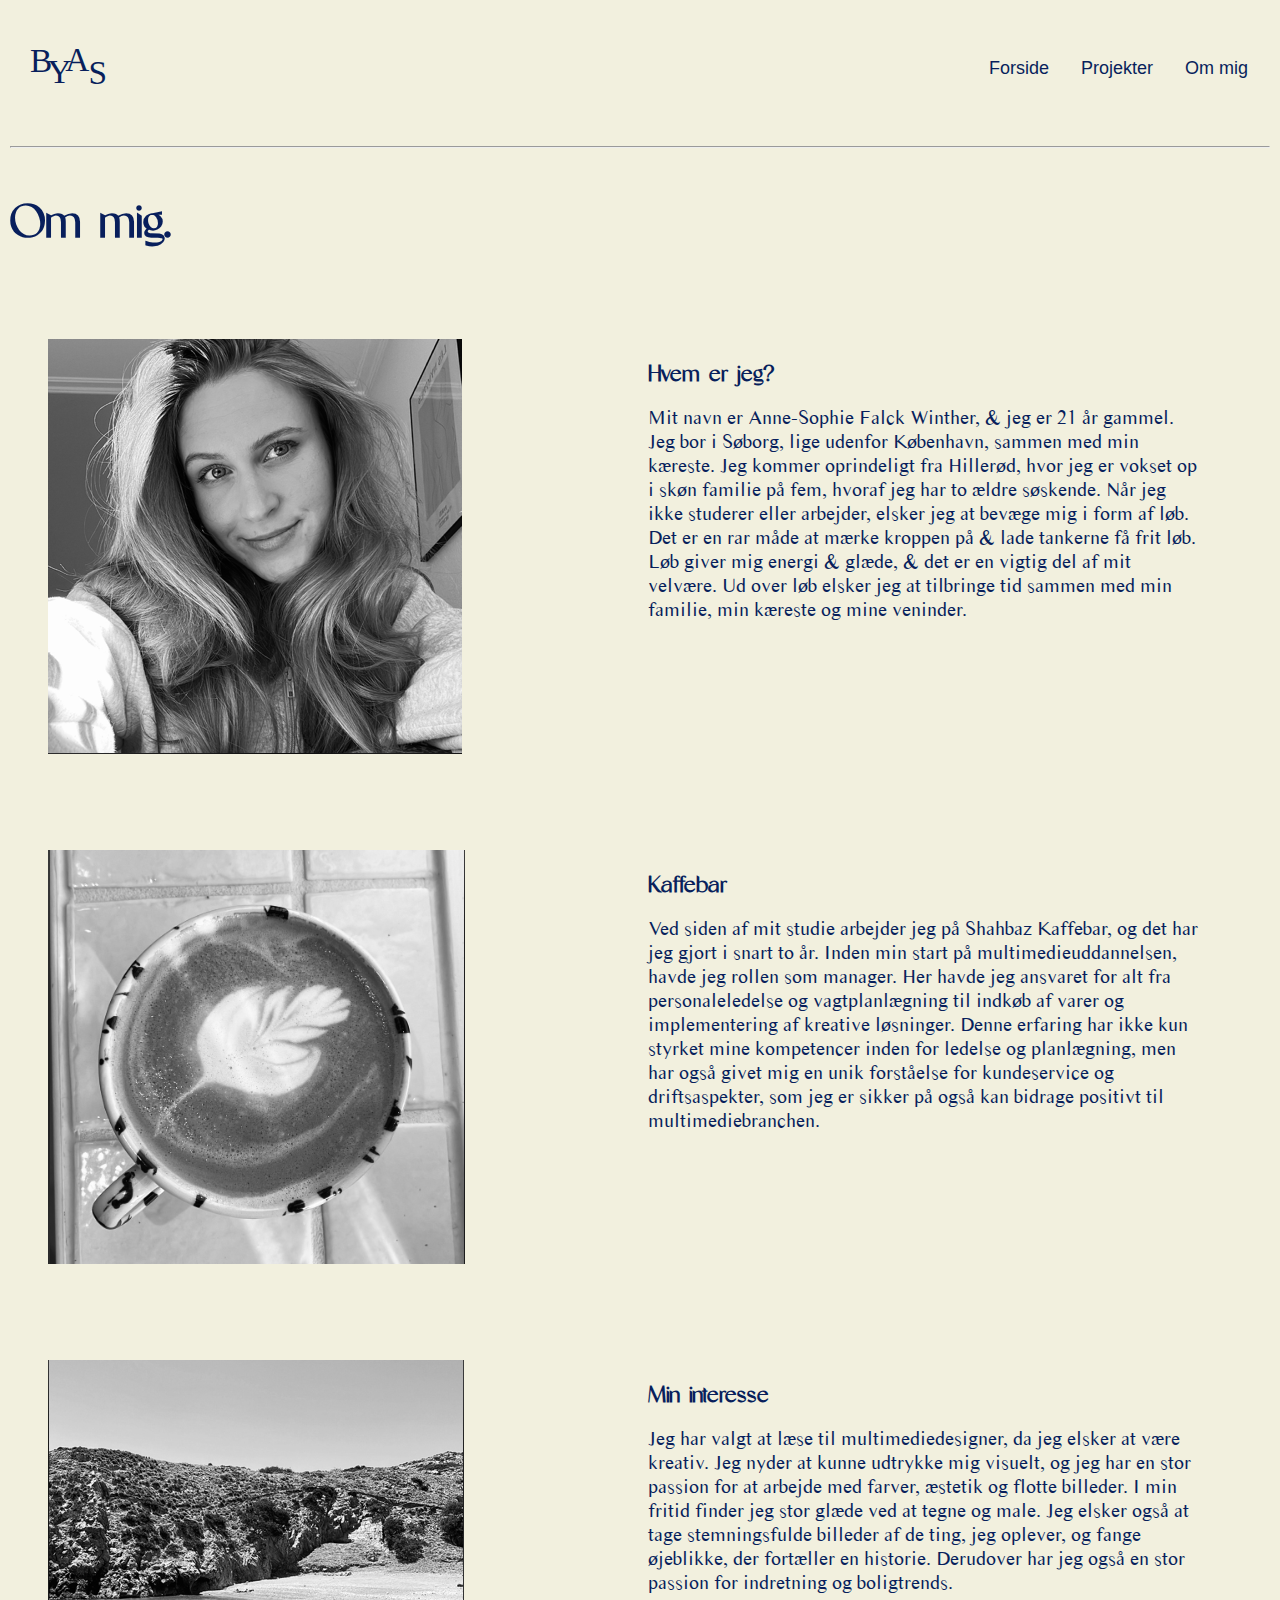
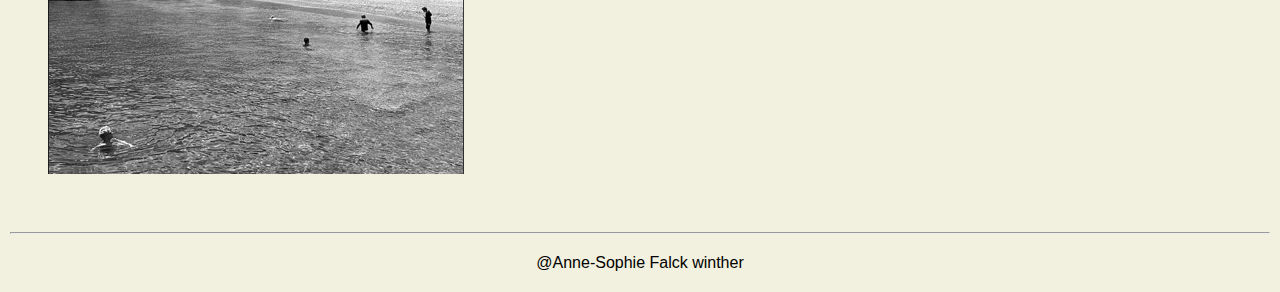
==== html/om_mig.html @ 1a72e37b "ændringer i layout" ====
<!DOCTYPE html>
<html lang="en">
  <head>
    <meta charset="UTF-8" />
    <meta name="viewport" content="width=device-width, initial-scale=1.0" />
    <link rel="stylesheet" href="../css/layout.css" />
    <link rel="stylesheet" href="../css/style.css" />
    <title>Om mig</title>
  </head>
  <body>
    <header>
      <div class="logo">
        <a href="index.html">
          <img
            src="../img/logo_endelige.svg"
            alt="Logo"
            height="100"
            width="100"
          />
        </a>
      </div>
      <input type="checkbox" id="menu-toggle" />
      <label for="menu-toggle" class="menu-icon">
        <div class="menu-icon-line"></div>
        <div class="menu-icon-line"></div>
        <div class="menu-icon-line"></div>
      </label>
      <nav>
        <ul class="menu">
          <li><a href="../index.html">Forside</a></li>
          <li><a href="projekter.html">Projekter</a></li>
          <li><a href="om_mig.html">Om mig</a></li>
        </ul>
      </nav>
    </header>
    <hr />
    <main>
      <h1>Om mig.</h1>
      
      <section class="grid3_1-1">
        <img src="../img/portræt.png" alt="Billede 2" />
        <div>
          <h2>Hvem er jeg?</h2>
          <p>
            Mit navn er Anne-Sophie Falck Winther, & jeg er 21 år gammel. Jeg
            bor i Søborg, lige udenfor København, sammen med min kæreste. Jeg
            kommer oprindeligt fra Hillerød, hvor jeg er vokset op i skøn
            familie på fem, hvoraf jeg har to ældre søskende. Når jeg ikke
            studerer eller arbejder, elsker jeg at bevæge mig i form af løb. Det
            er en rar måde at mærke kroppen på & lade tankerne få frit løb. Løb
            giver mig energi & glæde, & det er en vigtig del af mit velvære. Ud
            over løb elsker jeg at tilbringe tid sammen med min familie, min
            kæreste og mine veninder.
          </p>
        </div>
      </section>
      <section class="grid2_1-1">
        <img src="../img/kaffebillede.png" alt="Billede 1" />
        <div>
          <h2>Kaffebar</h2>
          <p>
            Ved siden af mit studie arbejder jeg på Shahbaz Kaffebar, og det har
            jeg gjort i snart to år. Inden min start på multimedieuddannelsen,
            havde jeg rollen som manager. Her havde jeg ansvaret for alt fra
            personaleledelse og vagtplanlægning til indkøb af varer og
            implementering af kreative løsninger. Denne erfaring har ikke kun
            styrket mine kompetencer inden for ledelse og planlægning, men har
            også givet mig en unik forståelse for kundeservice og
            driftsaspekter, som jeg er sikker på også kan bidrage positivt til
            multimediebranchen.
          </p>
        </div>
      </section>
      <section class="grid4_1-1">
        <img src="../img/feriebillede.png" alt="Billede 3" />
        <div>
          <h2>Min interesse</h2>
          <p>
            Jeg har valgt at læse til multimediedesigner, da jeg elsker at være
            kreativ. Jeg nyder at kunne udtrykke mig visuelt, og jeg har en stor
            passion for at arbejde med farver, æstetik og flotte billeder. I min
            fritid finder jeg stor glæde ved at tegne og male. Jeg elsker også
            at tage stemningsfulde billeder af de ting, jeg oplever, og fange
            øjeblikke, der fortæller en historie. Derudover har jeg også en stor
            passion for indretning og boligtrends.
          </p>
        </div>
      </section>
    </main>
    <hr />
    <footer>@Anne-Sophie Falck winther</footer>
  </body>
</html>
---- css/layout.css ----
* {
  box-sizing: border-box;
}

body {
  margin: 0;
  font-family: Arial, sans-serif;
}

header {
  display: flex;
  align-items: center;
  justify-content: space-between;
  padding: 1em;
  /* background-color: #fcf7f7; */
  color: white;
}

.logo img {
  height: 100px;
  width: 100px;
}

.menu {
  list-style-type: none;
  display: flex;
  margin: 0;
  padding: 0;
}

.menu li {
  margin: 0 1em;
}

.menu a {
  color: #081f5c;
  text-decoration: none;
  font-size: 18px;
  padding: 0.5em 0;
}

.menu a:hover {
  text-decoration: underline;
  color: white;
}

.menu-icon {
  display: none;
  flex-direction: column;
  justify-content: space-around;
  width: 30px;
  height: 21px;
  cursor: pointer;
}

.menu-icon-line {
  width: 100%;
  height: 3px;
  background-color: #081f5c;
}

#menu-toggle {
  display: none;
}

img {
  max-width: 100%;
  height: auto;
  align-items: center;
}

@media (max-width: 768px) {
  .menu {
    display: none;
    flex-direction: column;
    width: 100%;
    /* background-color: #fcf7f7; */
  }

  .menu li {
    text-align: center;
    margin: 0;
    padding: 1em 0;
  }

  #menu-toggle:checked + .menu-icon + nav .menu {
    display: flex;
  }

  .menu-icon {
    display: flex;
  }
}

/* .grid1_1-1 {
    display: grid;
    grid-template-columns: 1fr 1fr;
    gap: 1em;
  } */

@media (min-width: 800px) {
  section {
    padding: 3em;
  }
  .grid_1-1-1-1 {
    display: grid;
    grid-template-columns: 1fr 1fr 1fr 1fr;
    gap: 1em;
    margin-top: 5%;
    padding: 10px;
  }

  .grid1_1-1 {
    display: grid;
    grid-template-columns: 1fr 1fr;
    gap: 1em;
  }

  .grid2_1-1 {
    display: grid;
    grid-template-columns: 1fr 1fr;
    gap: 1em;
    /* background-color: #bdbfaa; */
  }

  .grid3_1-1 {
    display: grid;
    grid-template-columns: 1fr 1fr;
    gap: 1em;
    
  }

  .grid4_1-1 {
    display: grid;
    grid-template-columns: 1fr 1fr;
    gap: 1em;
  }

  .gridtema2_1-1 {
    display: grid;
    grid-template-columns: 1fr 1fr;
    gap: 1em;
  }

  .gridtema02_1-1 {
    display: grid;
    grid-template-columns: 1fr 1fr;
    gap: 1em;
  }

  .gridnederst_1-1 {
    display: grid;
    grid-template-columns: 1fr 1fr;
    gap: 1em;
  }
}

.link-container {
  display: flex;
  flex-direction: column;
}

.link-container a {
  margin-bottom: 10px;
}
---- css/style.css ----
body {
  background-color: #f2f0de;
}

h1 {
  color: #081f5c;
  font-size: 50px;
  font-family: Facelio;
  /* margin: 50px; */
  padding: 10px;
}

h2 {
  color: #081f5c;
  font-family: Facelio;
}

hr {
  margin: 10px;
  color: #081f5c;
}

footer {
  margin: 10px;
  padding: 10px;
  text-align: center;
}

p {
  color: #081f5c;
  max-width: 55ch;
  font-family: TIMESS_;
  font-size: 20px;
}

/* hover effekt */
.image {
  object-fit: cover;
  transition: transform 0.5s ease;
}

.image-container {
  position: relative;
  overflow: hidden;
  width: 100%;
  height: auto;
  display: block;
  text-decoration: none;
}

.overlay {
  position: absolute;
  top: 0;
  left: 0;
  width: 100%;
  height: 100%;
  background-color: rgba(217, 208, 199, 0.75);
  display: flex;
  justify-content: center;
  align-items: center;
  opacity: 0;
  transition: opacity 0.5s ease;
}

.overlay-text {
  color: white;
  font-size: 20px;
  text-align: center;
}

.image-container:hover .image {
  transform: scale(1.1); /* Scale image on hover */
}

.image-container:hover .overlay {
  opacity: 1; /* Show overlay on hover */
}

@font-face {
  font-family: "Facelio";
  src: url("../fonts/Facelio.ttf") format("truetype");
  font-weight: normal;
  font-style: normal;
}

@font-face {
  font-family: "TIMESS_";
  src: url("../fonts/TIMESS__.ttf") format("truetype");
  font-weight: normal;
  font-style: normal;
}
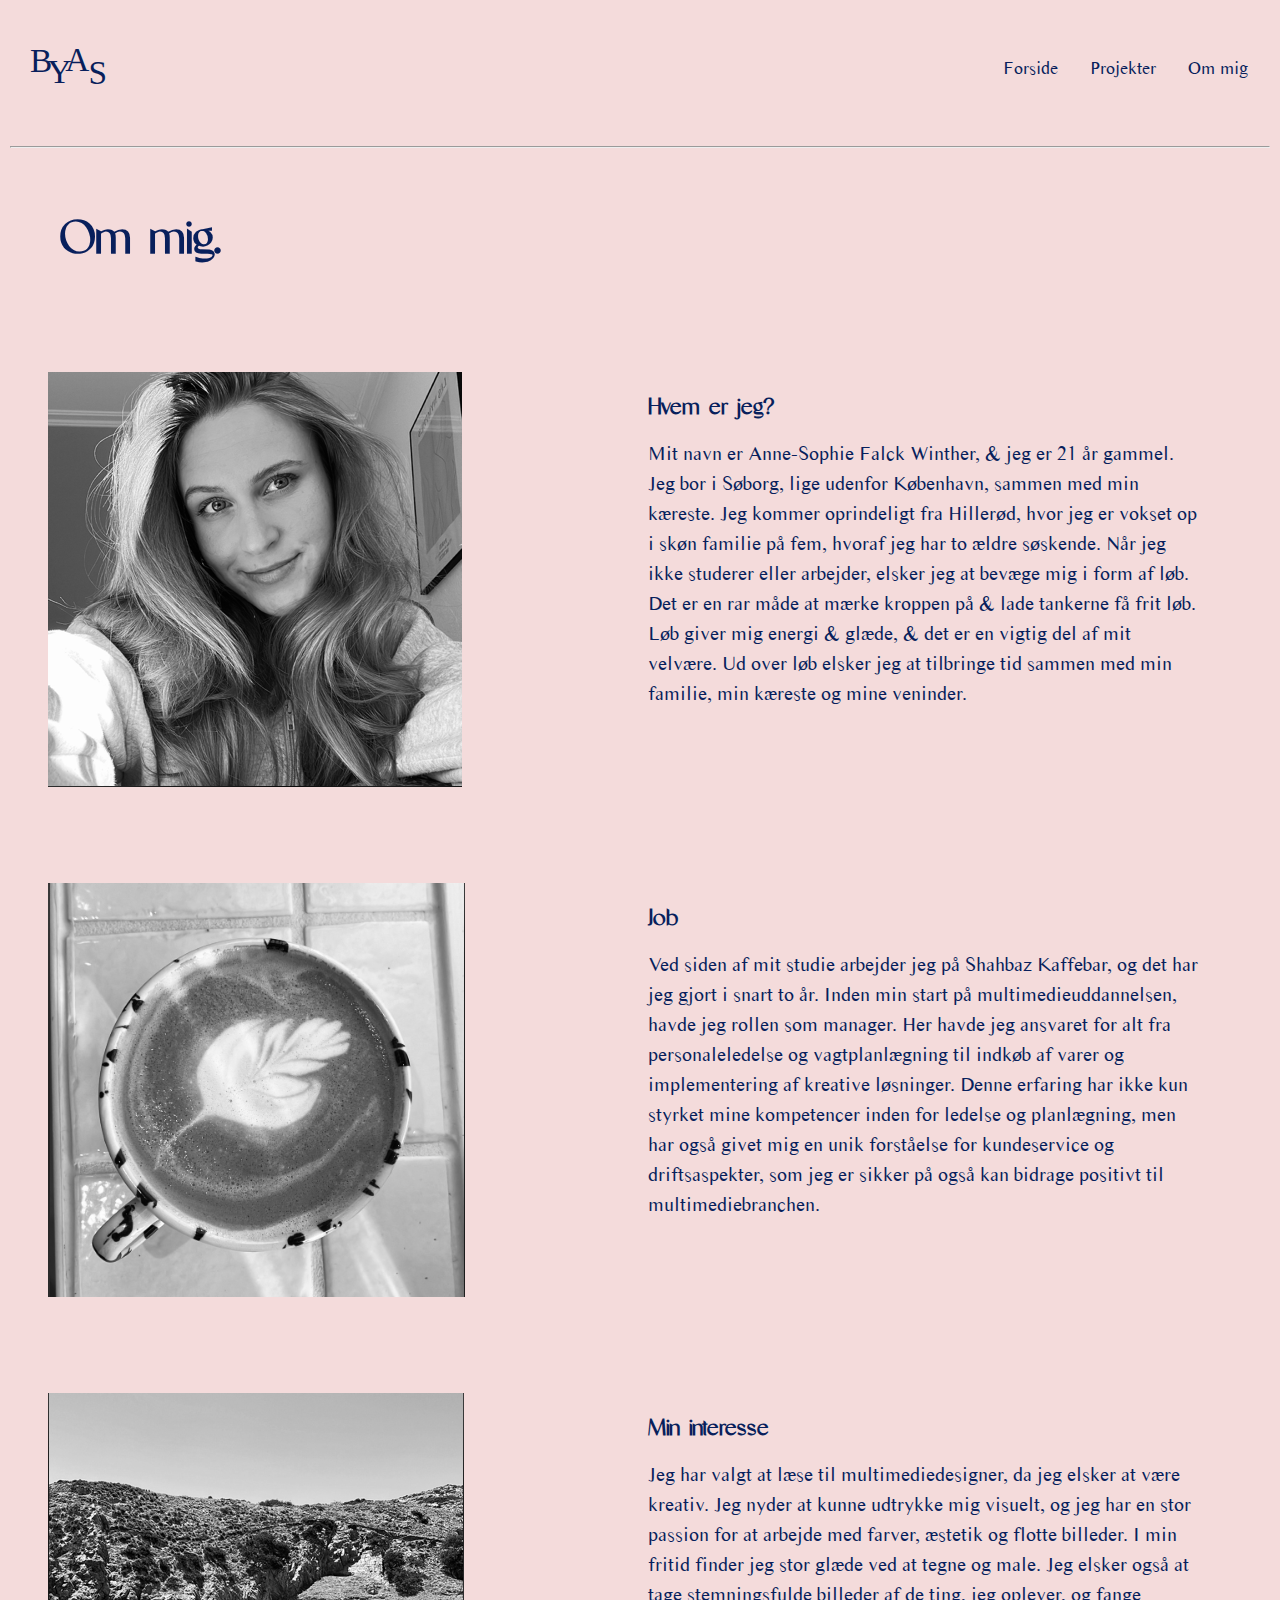
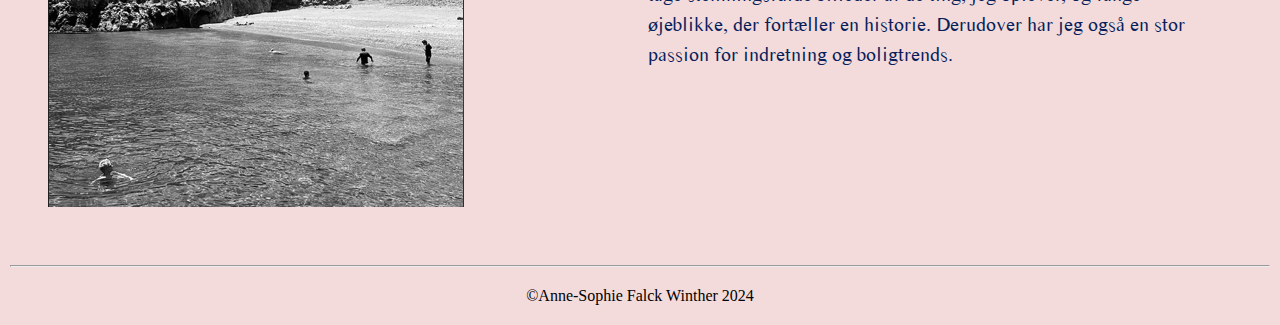
==== commit 54a83b21: "Arbejdet på under siderne til hvert projekt" ====
--- a/html/om_mig.html
+++ b/html/om_mig.html
@@ -36,7 +36,7 @@
     <hr />
     <main>
       <h1>Om mig.</h1>
-      
+
       <section class="grid3_1-1">
         <img src="../img/portræt.png" alt="Billede 2" />
         <div>
@@ -57,7 +57,7 @@
       <section class="grid2_1-1">
         <img src="../img/kaffebillede.png" alt="Billede 1" />
         <div>
-          <h2>Kaffebar</h2>
+          <h2>Job</h2>
           <p>
             Ved siden af mit studie arbejder jeg på Shahbaz Kaffebar, og det har
             jeg gjort i snart to år. Inden min start på multimedieuddannelsen,
@@ -88,6 +88,6 @@
       </section>
     </main>
     <hr />
-    <footer>@Anne-Sophie Falck winther</footer>
+    <footer>&copy;Anne-Sophie Falck Winther 2024</footer>
   </body>
 </html>
--- a/css/layout.css
+++ b/css/layout.css
@@ -4,7 +4,8 @@
 
 body {
   margin: 0;
-  font-family: Arial, sans-serif;
+  /* font-family: Arial, sans-serif; */
+  justify-content: center;
 }
 
 header {
@@ -66,15 +67,18 @@
 img {
   max-width: 100%;
   height: auto;
-  align-items: center;
+  /* align-items: center; */
+  /* padding: 10%;
+  margin-left: 10%; */
 }
 
-@media (max-width: 768px) {
+@media (max-width: 800px) {
   .menu {
     display: none;
     flex-direction: column;
     width: 100%;
     /* background-color: #fcf7f7; */
+    padding: 1em;
   }
 
   .menu li {
@@ -98,7 +102,7 @@
     gap: 1em;
   } */
 
-@media (min-width: 800px) {
+@media (min-width: 900px) {
   section {
     padding: 3em;
   }
@@ -127,7 +131,6 @@
     display: grid;
     grid-template-columns: 1fr 1fr;
     gap: 1em;
-    
   }
 
   .grid4_1-1 {
@@ -163,3 +166,19 @@
 .link-container a {
   margin-bottom: 10px;
 }
+
+@media (min-width: 1600px) {
+  section {
+    p {
+      font-size: 25px;
+    }
+
+    h2 {
+      font-size: 35px;
+    }
+
+    h1 {
+      font-size: 45px;
+    }
+  }
+}
--- a/css/style.css
+++ b/css/style.css
@@ -1,14 +1,17 @@
 body {
-  background-color: #f2f0de;
+  /* background-color: #F4DBDB; */
+  background-color: #f4dbdb;
 }
 
 h1 {
   color: #081f5c;
   font-size: 50px;
   font-family: Facelio;
-  /* margin: 50px; */
+  margin: 50px; 
   padding: 10px;
+
 }
+
 
 h2 {
   color: #081f5c;
@@ -31,6 +34,13 @@
   max-width: 55ch;
   font-family: TIMESS_;
   font-size: 20px;
+  line-height: 1.5;
+
+}
+
+ul {
+  font-family: TIMESS_;
+  color: #081f5c;
 }
 
 /* hover effekt */
@@ -54,7 +64,7 @@
   left: 0;
   width: 100%;
   height: 100%;
-  background-color: rgba(217, 208, 199, 0.75);
+  background-color: #cad4eead;
   display: flex;
   justify-content: center;
   align-items: center;
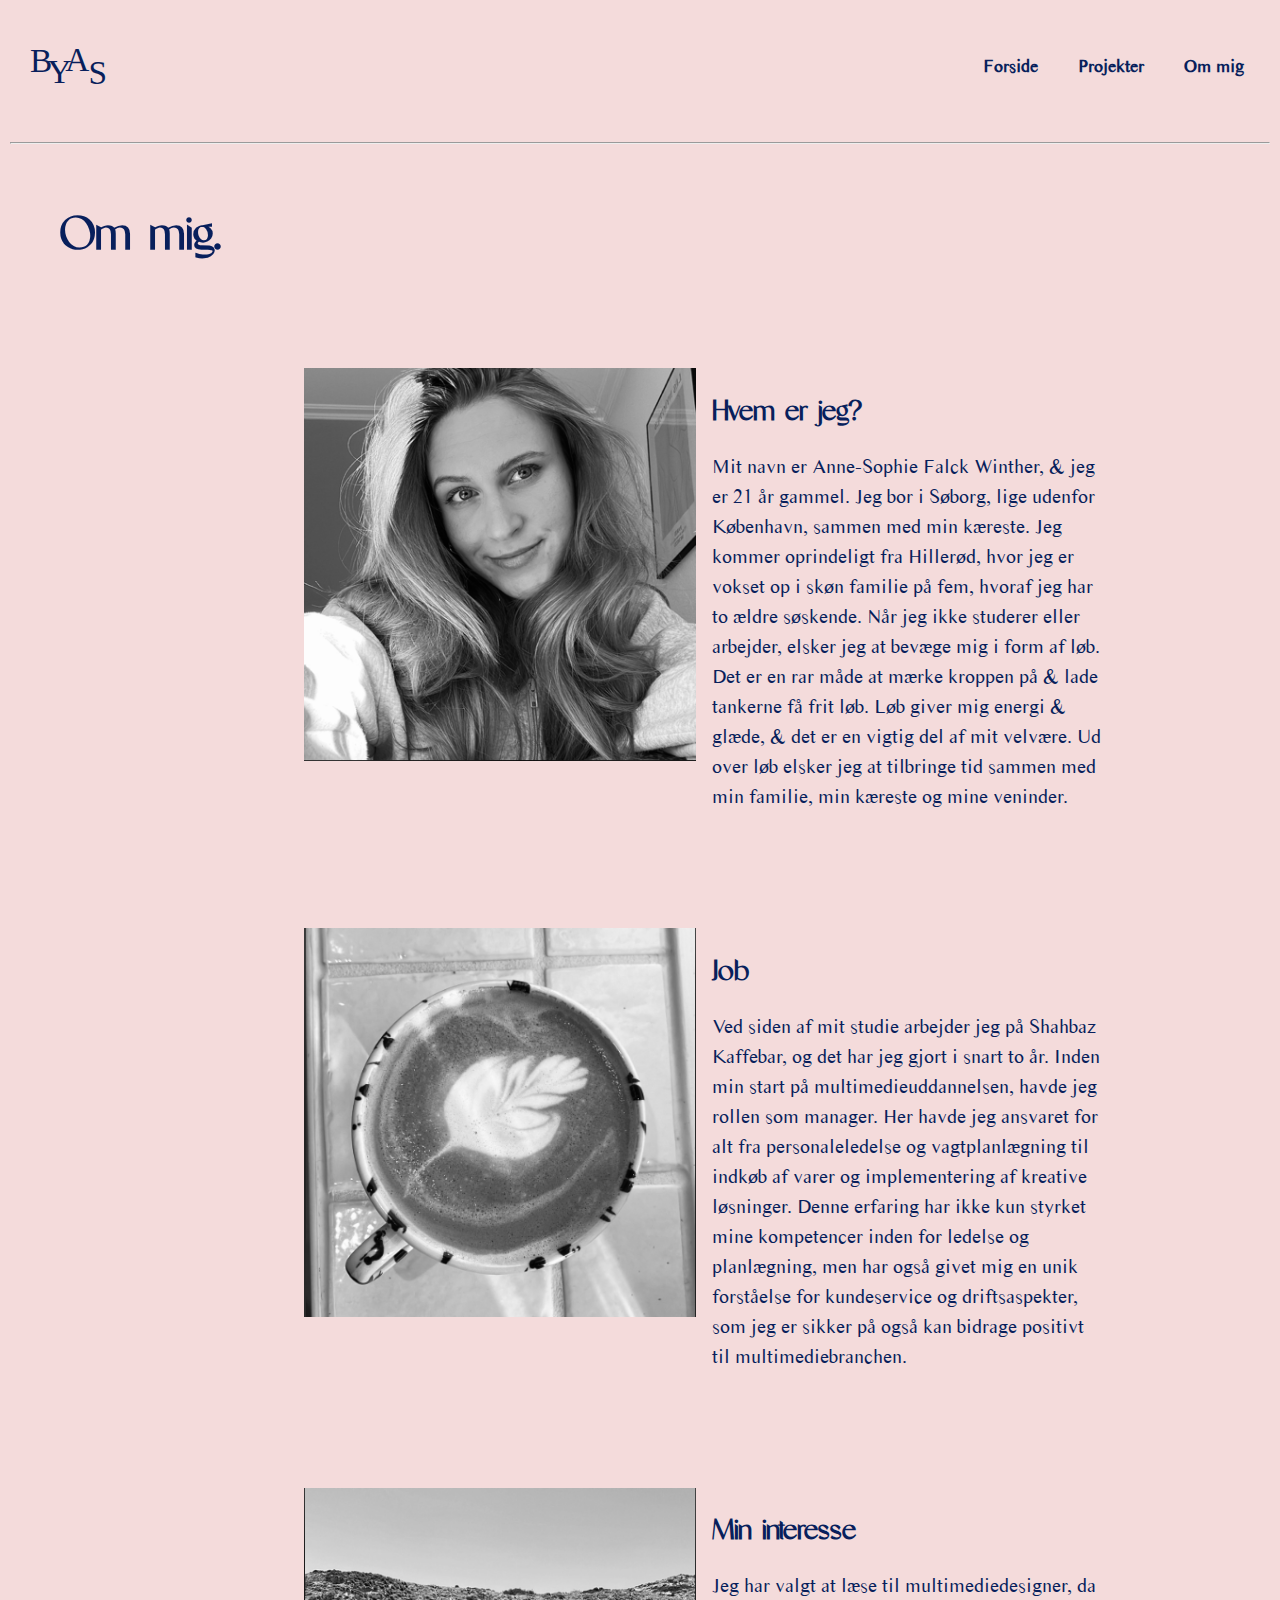
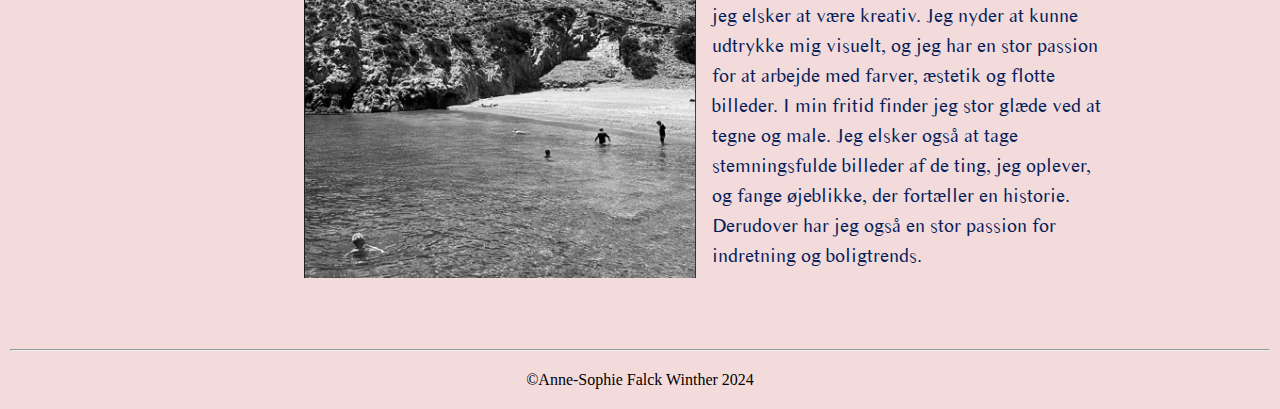
==== commit 7b8c9857: "Ændringer i layout og billeder" ====
--- a/html/om_mig.html
+++ b/html/om_mig.html
@@ -38,7 +38,7 @@
       <h1>Om mig.</h1>
 
       <section class="grid3_1-1">
-        <img src="../img/portræt.png" alt="Billede 2" />
+        <img src="../img/portræt.png" alt="Billede 2" width="500" height="500"/>
         <div>
           <h2>Hvem er jeg?</h2>
           <p>
@@ -55,7 +55,7 @@
         </div>
       </section>
       <section class="grid2_1-1">
-        <img src="../img/kaffebillede.png" alt="Billede 1" />
+        <img src="../img/kaffebillede.png" alt="Billede 1" width="500" height="500" />
         <div>
           <h2>Job</h2>
           <p>
@@ -72,7 +72,7 @@
         </div>
       </section>
       <section class="grid4_1-1">
-        <img src="../img/feriebillede.png" alt="Billede 3" />
+        <img src="../img/feriebillede.png" alt="Billede 3" width="500" height="500"/>
         <div>
           <h2>Min interesse</h2>
           <p>
--- a/css/layout.css
+++ b/css/layout.css
@@ -67,6 +67,7 @@
 img {
   max-width: 100%;
   height: auto;
+  display: block;
   /* align-items: center; */
   /* padding: 10%;
   margin-left: 10%; */
@@ -112,12 +113,16 @@
     gap: 1em;
     margin-top: 5%;
     padding: 10px;
+    margin-left: 10%;
+    margin-right: 10%;
   }
 
   .grid1_1-1 {
     display: grid;
     grid-template-columns: 1fr 1fr;
     gap: 1em;
+    margin-left: 10%;
+    margin-right: 10%;
   }
 
   .grid2_1-1 {
@@ -125,36 +130,50 @@
     grid-template-columns: 1fr 1fr;
     gap: 1em;
     /* background-color: #bdbfaa; */
+     margin-left: 20%;
+    margin-right: 10%;
   }
 
   .grid3_1-1 {
     display: grid;
     grid-template-columns: 1fr 1fr;
     gap: 1em;
+    margin-left: 20%;
+    margin-right: 10%;
   }
 
   .grid4_1-1 {
     display: grid;
     grid-template-columns: 1fr 1fr;
     gap: 1em;
+     margin-left: 20%;
+    margin-right: 10%;
   }
 
   .gridtema2_1-1 {
     display: grid;
     grid-template-columns: 1fr 1fr;
     gap: 1em;
+    margin-left: 10%;
+    margin-right: 10%;
   }
 
   .gridtema02_1-1 {
     display: grid;
     grid-template-columns: 1fr 1fr;
     gap: 1em;
+    margin-left: 10%;
+    margin-right: 10%;
   }
 
   .gridnederst_1-1 {
     display: grid;
     grid-template-columns: 1fr 1fr;
     gap: 1em;
+    /* margin-left: 20px;
+    margin-right: 30px; */
+    margin-left: 10%;
+    margin-right: 10%;
   }
 }
 
@@ -167,7 +186,7 @@
   margin-bottom: 10px;
 }
 
-@media (min-width: 1600px) {
+/* @media (min-width: 1600px) {
   section {
     p {
       font-size: 25px;
@@ -181,4 +200,4 @@
       font-size: 45px;
     }
   }
-}
+} */
--- a/css/style.css
+++ b/css/style.css
@@ -7,15 +7,39 @@
   color: #081f5c;
   font-size: 50px;
   font-family: Facelio;
-  margin: 50px; 
+  margin: 50px;
   padding: 10px;
-
 }
 
+
+
+a {
+  text-decoration: underline;
+  color: #081f5c;
+  font-size: 20px;
+  font-weight: bold;
+  
+}
+
+/* .link-container{
+  text-align: center;
+} */
+
+a:hover {
+  color: white;
+  text-decoration: underline;
+}
 
 h2 {
   color: #081f5c;
   font-family: Facelio;
+  font-size: 30px;
+}
+
+h3 {
+  color: #081f5c;
+  font-family: Facelio;
+  font-size: 25px;
 }
 
 hr {
@@ -27,20 +51,22 @@
   margin: 10px;
   padding: 10px;
   text-align: center;
+  
+  
 }
 
 p {
   color: #081f5c;
-  max-width: 55ch;
+  max-width: 64ch;
   font-family: TIMESS_;
   font-size: 20px;
   line-height: 1.5;
-
 }
 
 ul {
   font-family: TIMESS_;
   color: #081f5c;
+  font-size: 20px;
 }
 
 /* hover effekt */
@@ -64,7 +90,7 @@
   left: 0;
   width: 100%;
   height: 100%;
-  background-color: #cad4eead;
+  background-color: #081e5c4a;
   display: flex;
   justify-content: center;
   align-items: center;
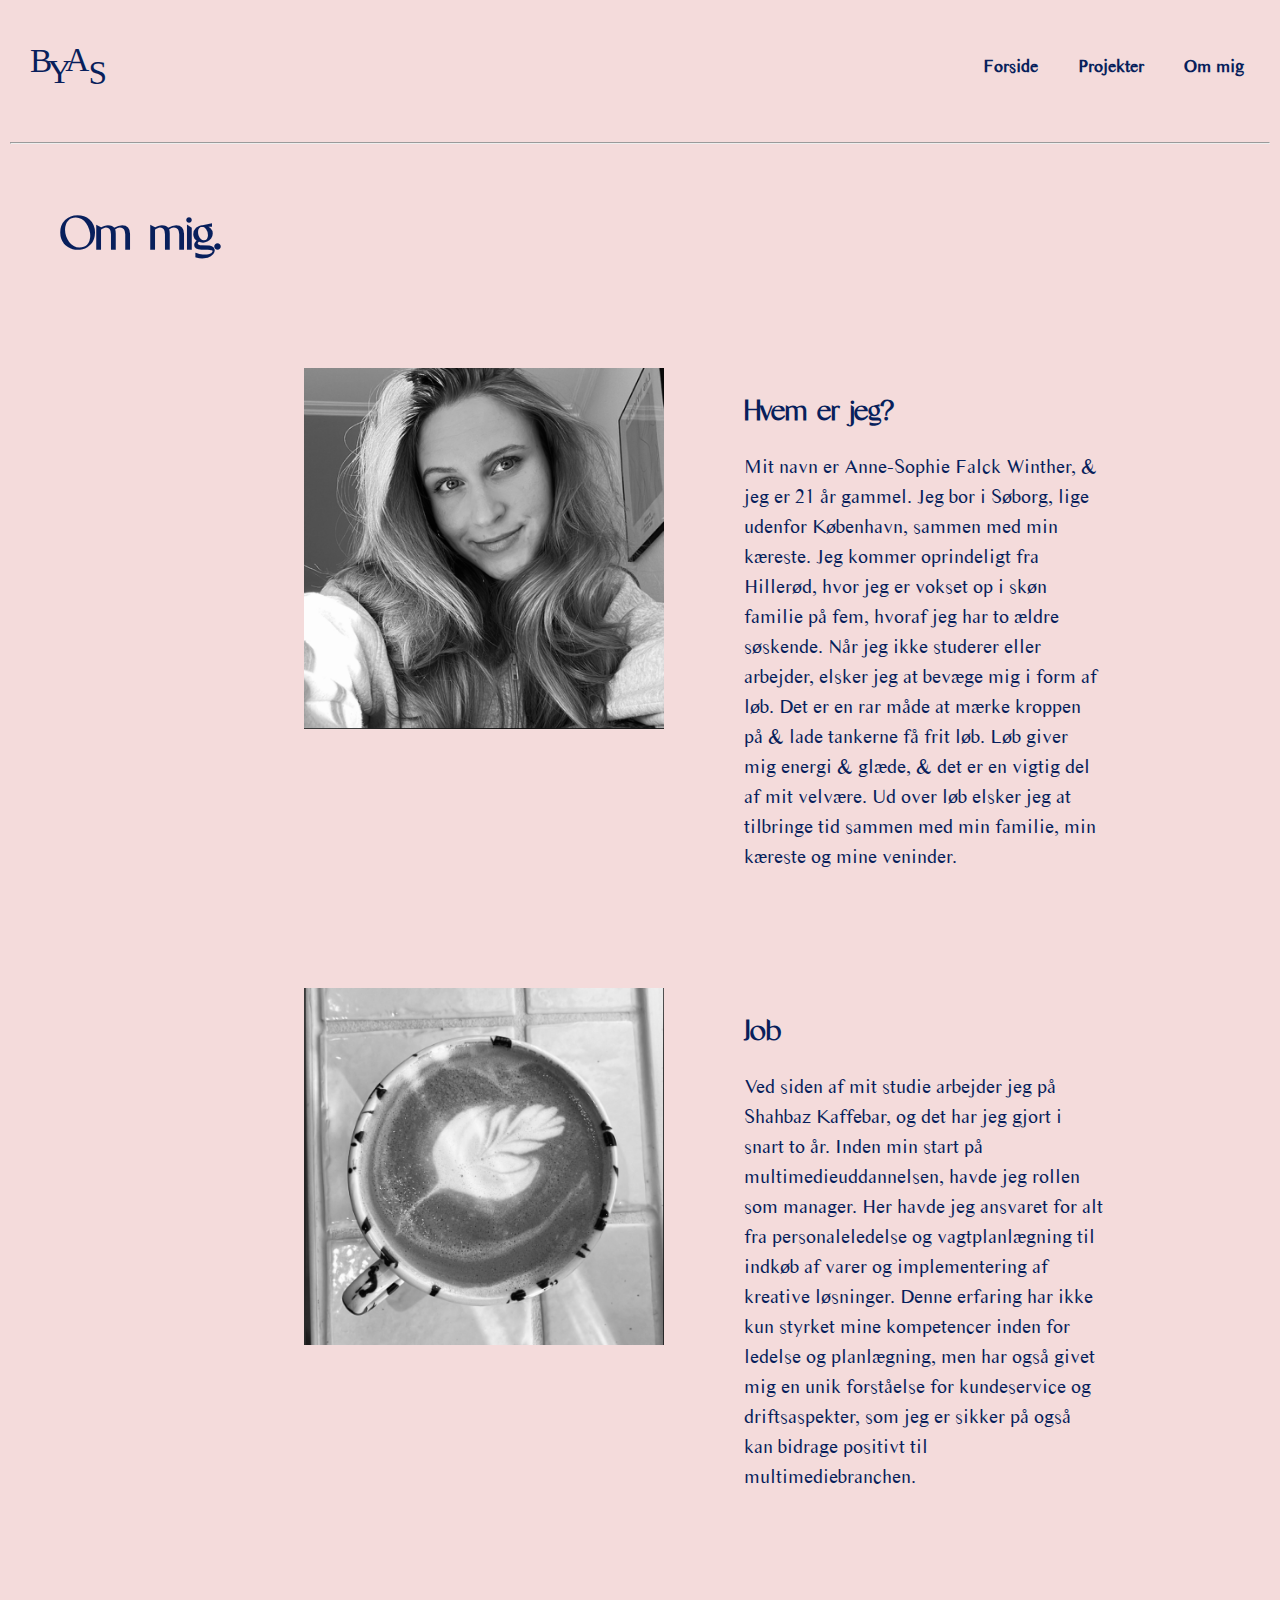
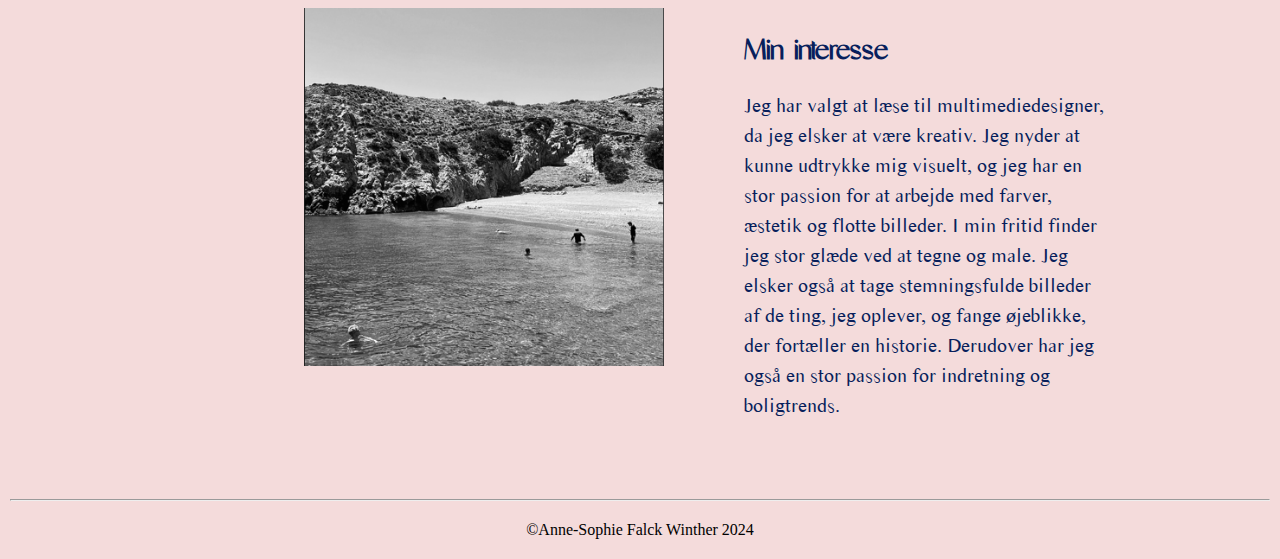
==== commit d7802b8c: "ændringer i grid" ====
--- a/html/om_mig.html
+++ b/html/om_mig.html
@@ -1,5 +1,5 @@
 <!DOCTYPE html>
-<html lang="en">
+<html lang="da">
   <head>
     <meta charset="UTF-8" />
     <meta name="viewport" content="width=device-width, initial-scale=1.0" />
@@ -37,8 +37,13 @@
     <main>
       <h1>Om mig.</h1>
 
-      <section class="grid3_1-1">
-        <img src="../img/portræt.png" alt="Billede 2" width="500" height="500"/>
+      <section class="gridtema3_1-1">
+        <img
+          src="../img/portræt.png"
+          alt="Billede 2"
+          width="500"
+          height="500"
+        />
         <div>
           <h2>Hvem er jeg?</h2>
           <p>
@@ -55,7 +60,12 @@
         </div>
       </section>
       <section class="grid2_1-1">
-        <img src="../img/kaffebillede.png" alt="Billede 1" width="500" height="500" />
+        <img
+          src="../img/kaffebillede.png"
+          alt="Billede 1"
+          width="500"
+          height="500"
+        />
         <div>
           <h2>Job</h2>
           <p>
@@ -71,8 +81,13 @@
           </p>
         </div>
       </section>
-      <section class="grid4_1-1">
-        <img src="../img/feriebillede.png" alt="Billede 3" width="500" height="500"/>
+      <section class="gridtema4_1-1">
+        <img
+          src="../img/feriebillede.png"
+          alt="Billede 3"
+          width="500"
+          height="500"
+        />
         <div>
           <h2>Min interesse</h2>
           <p>
--- a/css/layout.css
+++ b/css/layout.css
@@ -120,7 +120,7 @@
   .grid1_1-1 {
     display: grid;
     grid-template-columns: 1fr 1fr;
-    gap: 1em;
+    gap: 5em;
     margin-left: 10%;
     margin-right: 10%;
   }
@@ -128,48 +128,58 @@
   .grid2_1-1 {
     display: grid;
     grid-template-columns: 1fr 1fr;
-    gap: 1em;
+    gap: 5em;
     /* background-color: #bdbfaa; */
-     margin-left: 20%;
-    margin-right: 10%;
-  }
-
-  .grid3_1-1 {
-    display: grid;
-    grid-template-columns: 1fr 1fr;
-    gap: 1em;
-    margin-left: 20%;
-    margin-right: 10%;
-  }
-
-  .grid4_1-1 {
-    display: grid;
-    grid-template-columns: 1fr 1fr;
-    gap: 1em;
-     margin-left: 20%;
+    margin-left: 20%;
+    margin-right: 10%;
+  }
+
+  .gridtema3_1-1 {
+    display: grid;
+    grid-template-columns: 1fr 1fr;
+    gap: 5em;
+    margin-left: 20%;
+    margin-right: 10%;
+  }
+
+  .gridtema4_1-1 {
+    display: grid;
+    grid-template-columns: 1fr 1fr;
+    gap: 5em;
+    margin-left: 20%;
+    margin-right: 10%;
+  }
+
+   .gridtema5_1-1 {
+    display: grid;
+    grid-template-columns: 1fr 1fr;
+    gap: 5em;
+    margin-left: 20%;
     margin-right: 10%;
   }
 
   .gridtema2_1-1 {
     display: grid;
     grid-template-columns: 1fr 1fr;
-    gap: 1em;
-    margin-left: 10%;
-    margin-right: 10%;
-  }
-
-  .gridtema02_1-1 {
-    display: grid;
-    grid-template-columns: 1fr 1fr;
-    gap: 1em;
-    margin-left: 10%;
-    margin-right: 10%;
-  }
+    gap: 5em;
+    margin-left: 10%;
+    margin-right: 10%;
+  }
+ 
+ 
+
+  /* .gridtema02_1-1 {
+    display: grid;
+    grid-template-columns: 1fr 1fr;
+    gap: 5em;
+    margin-left: 10%;
+    margin-right: 10%;
+  } */
 
   .gridnederst_1-1 {
     display: grid;
     grid-template-columns: 1fr 1fr;
-    gap: 1em;
+    gap: 5em;
     /* margin-left: 20px;
     margin-right: 30px; */
     margin-left: 10%;
--- a/css/style.css
+++ b/css/style.css
@@ -1,5 +1,4 @@
 body {
-  /* background-color: #F4DBDB; */
   background-color: #f4dbdb;
 }
 
@@ -11,14 +10,11 @@
   padding: 10px;
 }
 
-
-
 a {
   text-decoration: underline;
   color: #081f5c;
   font-size: 20px;
   font-weight: bold;
-  
 }
 
 /* .link-container{
@@ -51,8 +47,6 @@
   margin: 10px;
   padding: 10px;
   text-align: center;
-  
-  
 }
 
 p {
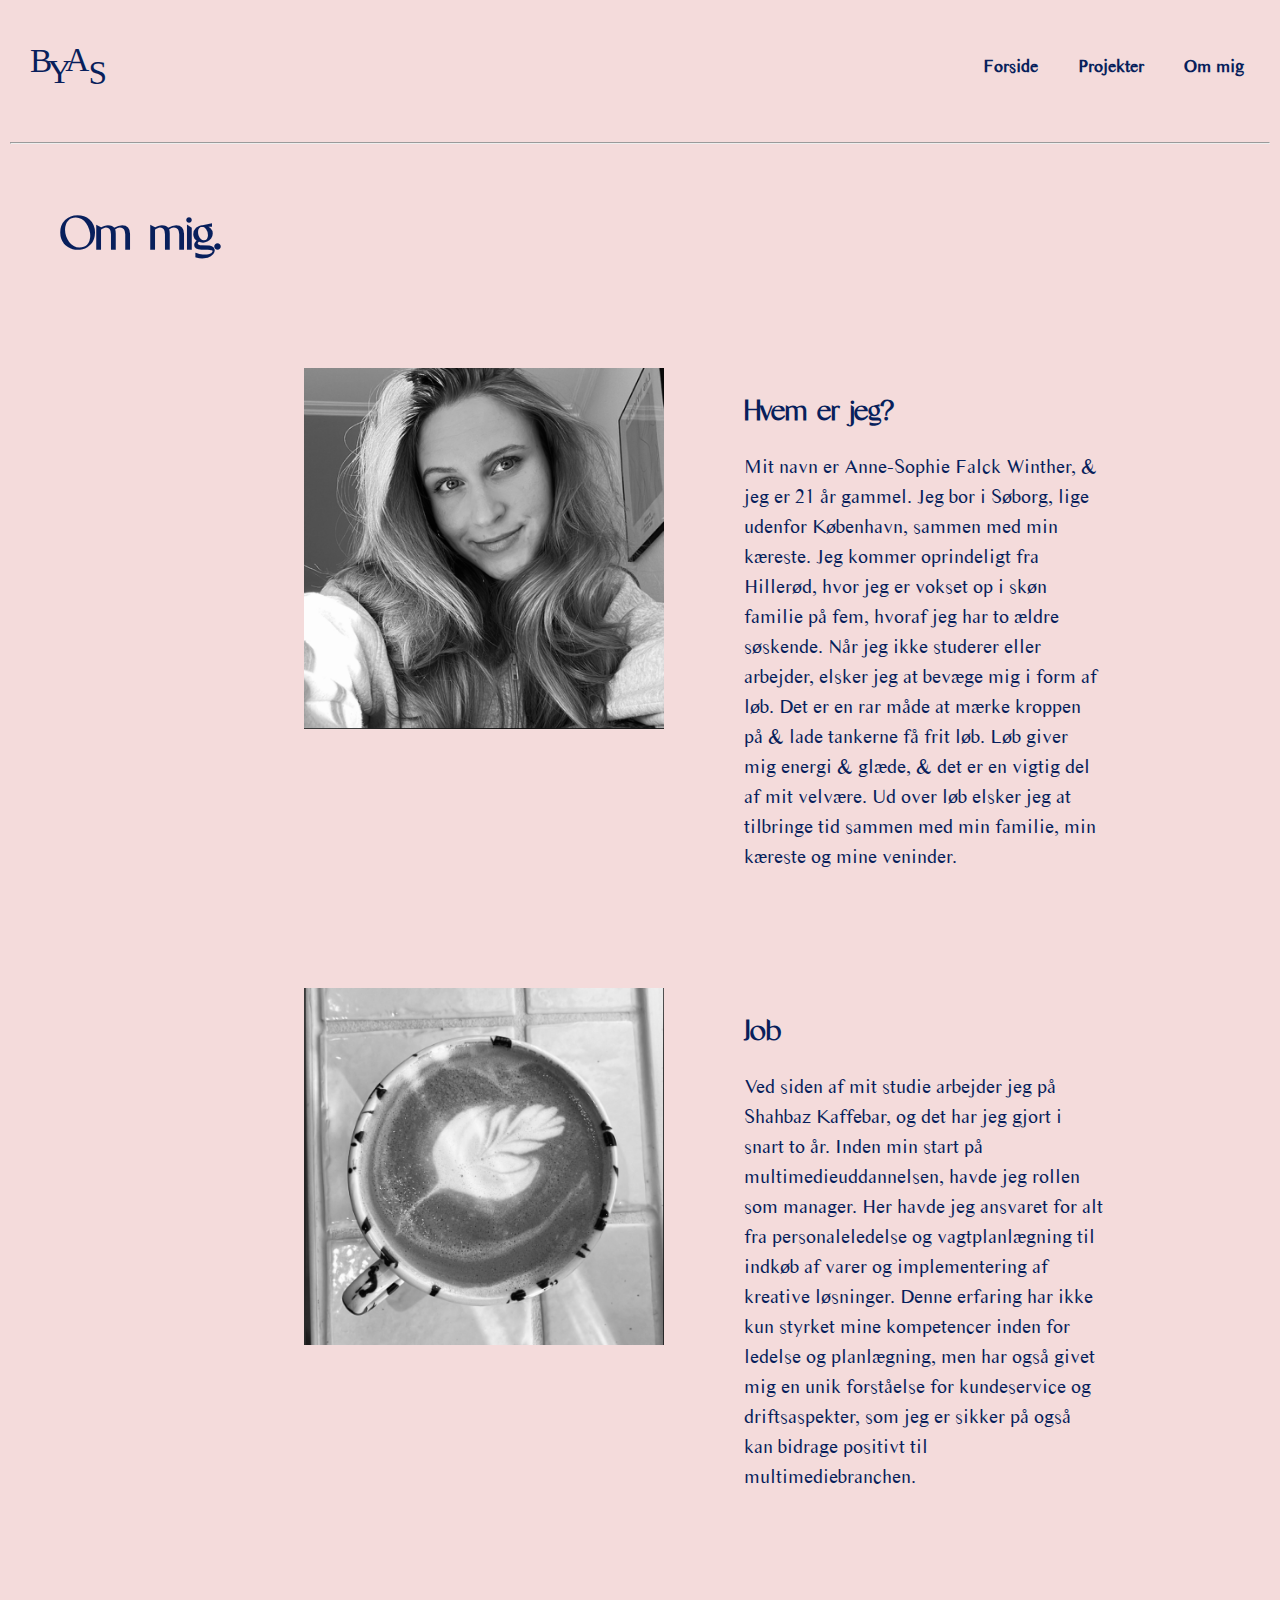
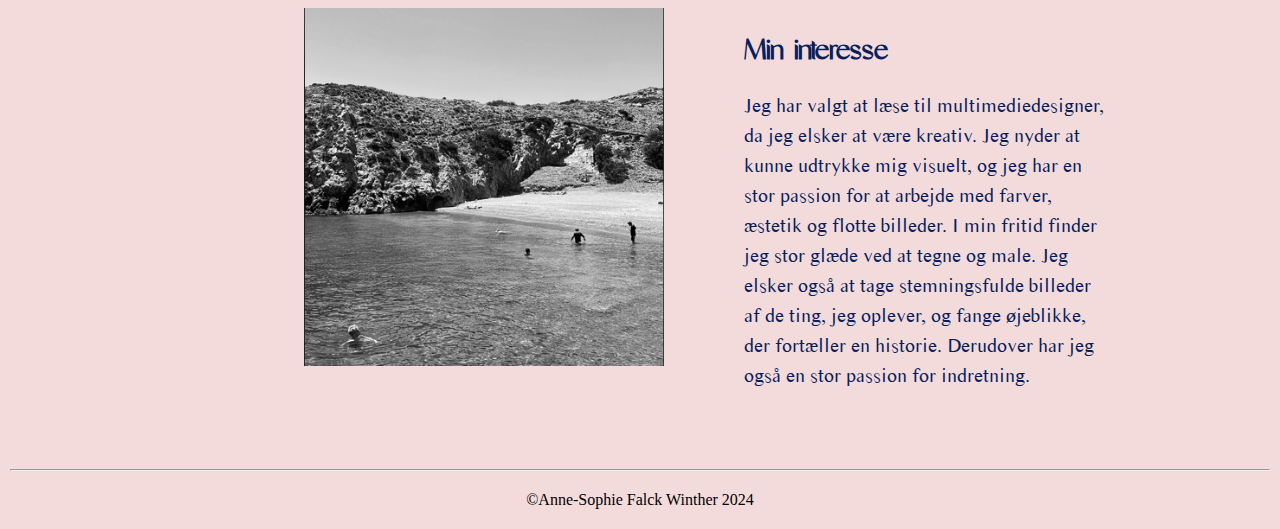
==== commit 02cb78c1: "mere tekst på undersiderne er tilføjet" ====
--- a/html/om_mig.html
+++ b/html/om_mig.html
@@ -97,7 +97,7 @@
             fritid finder jeg stor glæde ved at tegne og male. Jeg elsker også
             at tage stemningsfulde billeder af de ting, jeg oplever, og fange
             øjeblikke, der fortæller en historie. Derudover har jeg også en stor
-            passion for indretning og boligtrends.
+            passion for indretning.
           </p>
         </div>
       </section>
--- a/css/style.css
+++ b/css/style.css
@@ -15,6 +15,7 @@
   color: #081f5c;
   font-size: 20px;
   font-weight: bold;
+
 }
 
 /* .link-container{
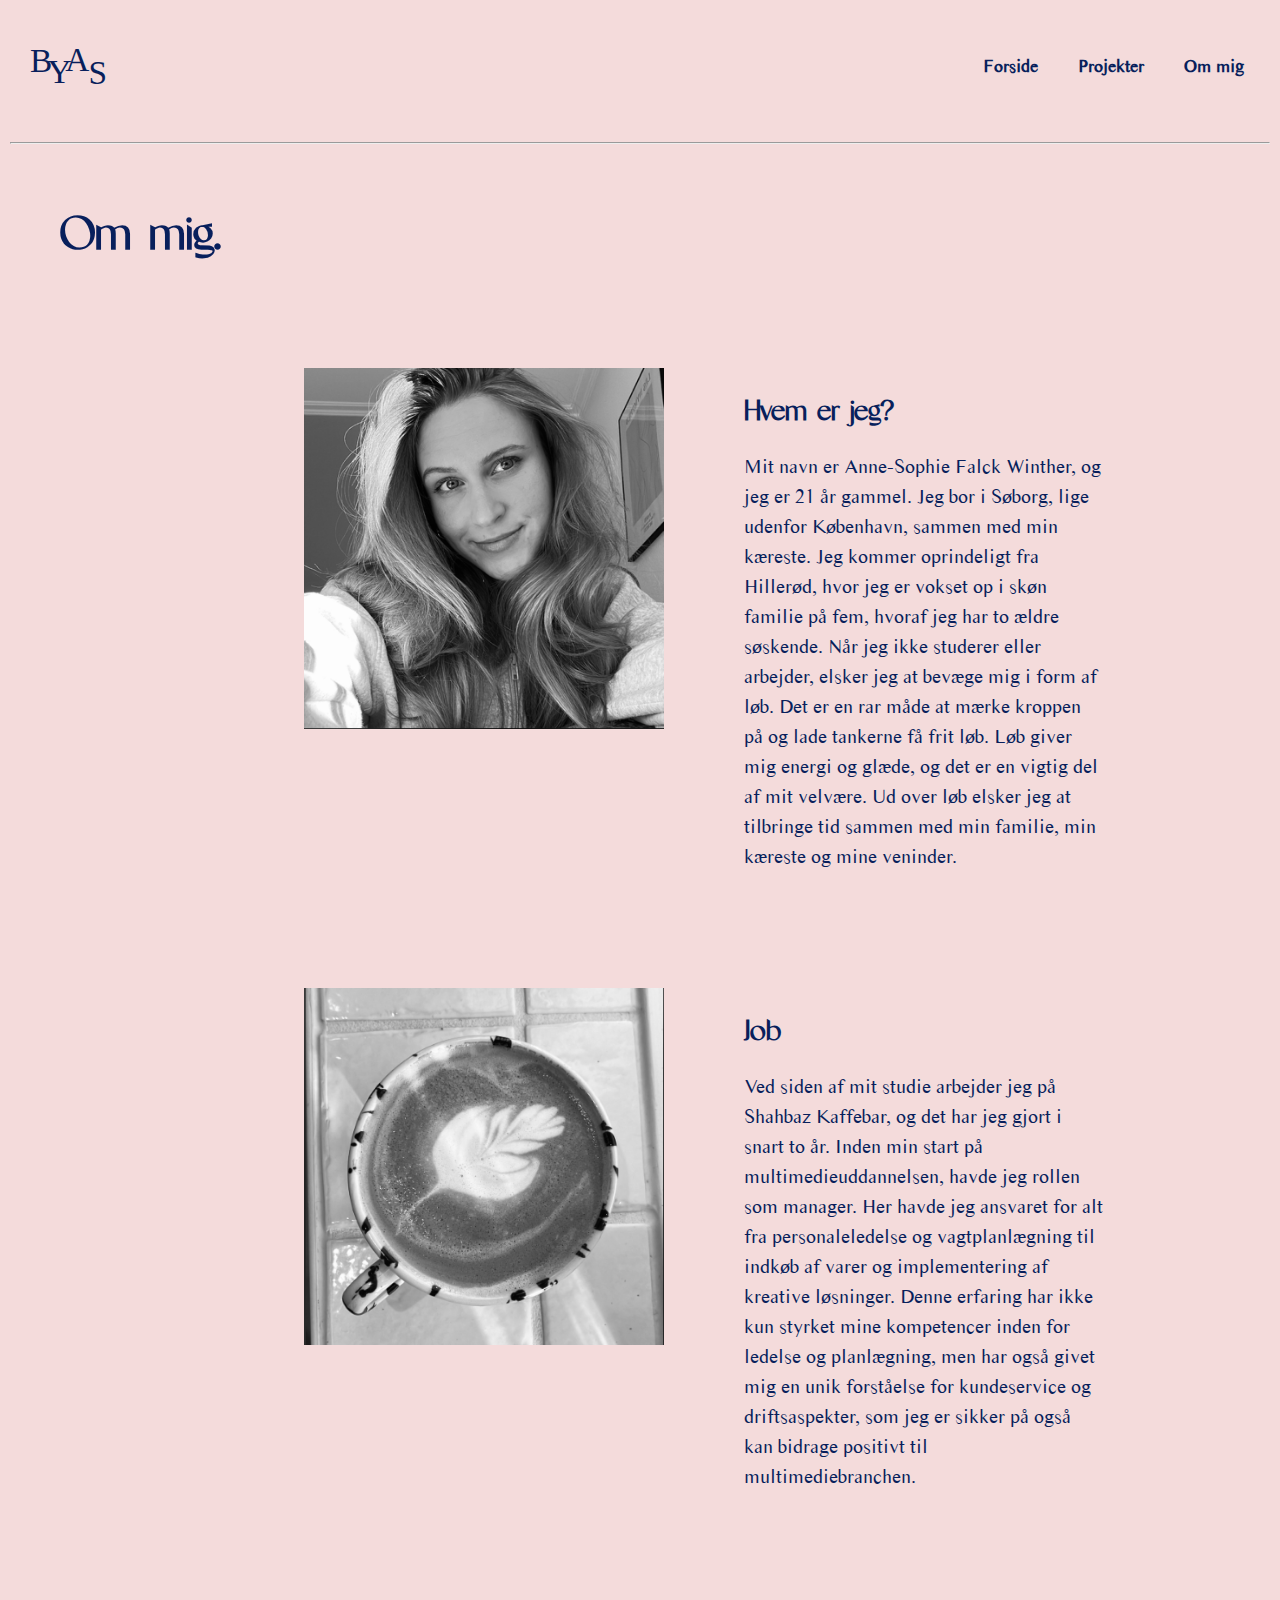
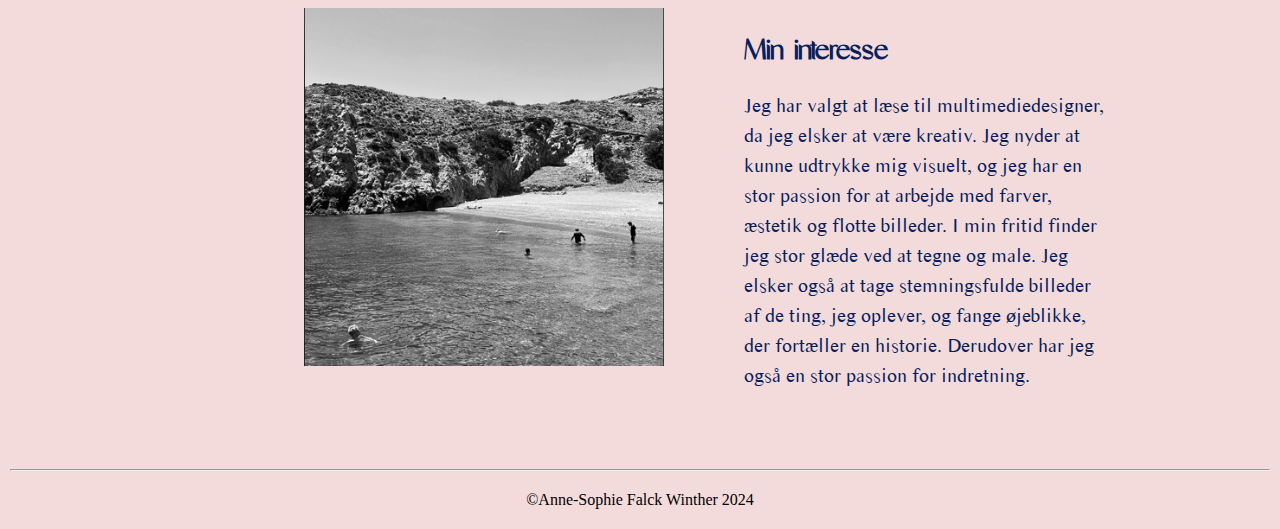
==== commit 5db29a0f: "Rettelser i tekst indhold" ====
--- a/html/om_mig.html
+++ b/html/om_mig.html
@@ -47,14 +47,14 @@
         <div>
           <h2>Hvem er jeg?</h2>
           <p>
-            Mit navn er Anne-Sophie Falck Winther, & jeg er 21 år gammel. Jeg
+            Mit navn er Anne-Sophie Falck Winther, og jeg er 21 år gammel. Jeg
             bor i Søborg, lige udenfor København, sammen med min kæreste. Jeg
             kommer oprindeligt fra Hillerød, hvor jeg er vokset op i skøn
             familie på fem, hvoraf jeg har to ældre søskende. Når jeg ikke
             studerer eller arbejder, elsker jeg at bevæge mig i form af løb. Det
-            er en rar måde at mærke kroppen på & lade tankerne få frit løb. Løb
-            giver mig energi & glæde, & det er en vigtig del af mit velvære. Ud
-            over løb elsker jeg at tilbringe tid sammen med min familie, min
+            er en rar måde at mærke kroppen på og lade tankerne få frit løb. Løb
+            giver mig energi og glæde, og det er en vigtig del af mit velvære.
+            Ud over løb elsker jeg at tilbringe tid sammen med min familie, min
             kæreste og mine veninder.
           </p>
         </div>
--- a/css/layout.css
+++ b/css/layout.css
@@ -68,9 +68,6 @@
   max-width: 100%;
   height: auto;
   display: block;
-  /* align-items: center; */
-  /* padding: 10%;
-  margin-left: 10%; */
 }
 
 @media (max-width: 800px) {
@@ -97,12 +94,6 @@
   }
 }
 
-/* .grid1_1-1 {
-    display: grid;
-    grid-template-columns: 1fr 1fr;
-    gap: 1em;
-  } */
-
 @media (min-width: 900px) {
   section {
     padding: 3em;
@@ -120,7 +111,7 @@
   .grid1_1-1 {
     display: grid;
     grid-template-columns: 1fr 1fr;
-    gap: 5em;
+    gap: 6em;
     margin-left: 10%;
     margin-right: 10%;
   }
@@ -150,7 +141,7 @@
     margin-right: 10%;
   }
 
-   .gridtema5_1-1 {
+  .gridtema5_1-1 {
     display: grid;
     grid-template-columns: 1fr 1fr;
     gap: 5em;
@@ -165,16 +156,6 @@
     margin-left: 10%;
     margin-right: 10%;
   }
- 
- 
-
-  /* .gridtema02_1-1 {
-    display: grid;
-    grid-template-columns: 1fr 1fr;
-    gap: 5em;
-    margin-left: 10%;
-    margin-right: 10%;
-  } */
 
   .gridnederst_1-1 {
     display: grid;
@@ -196,7 +177,7 @@
   margin-bottom: 10px;
 }
 
-/* @media (min-width: 1600px) {
+/* @media (min-width: 1500px) {
   section {
     p {
       font-size: 25px;
--- a/css/style.css
+++ b/css/style.css
@@ -15,12 +15,7 @@
   color: #081f5c;
   font-size: 20px;
   font-weight: bold;
-
 }
-
-/* .link-container{
-  text-align: center;
-} */
 
 a:hover {
   color: white;
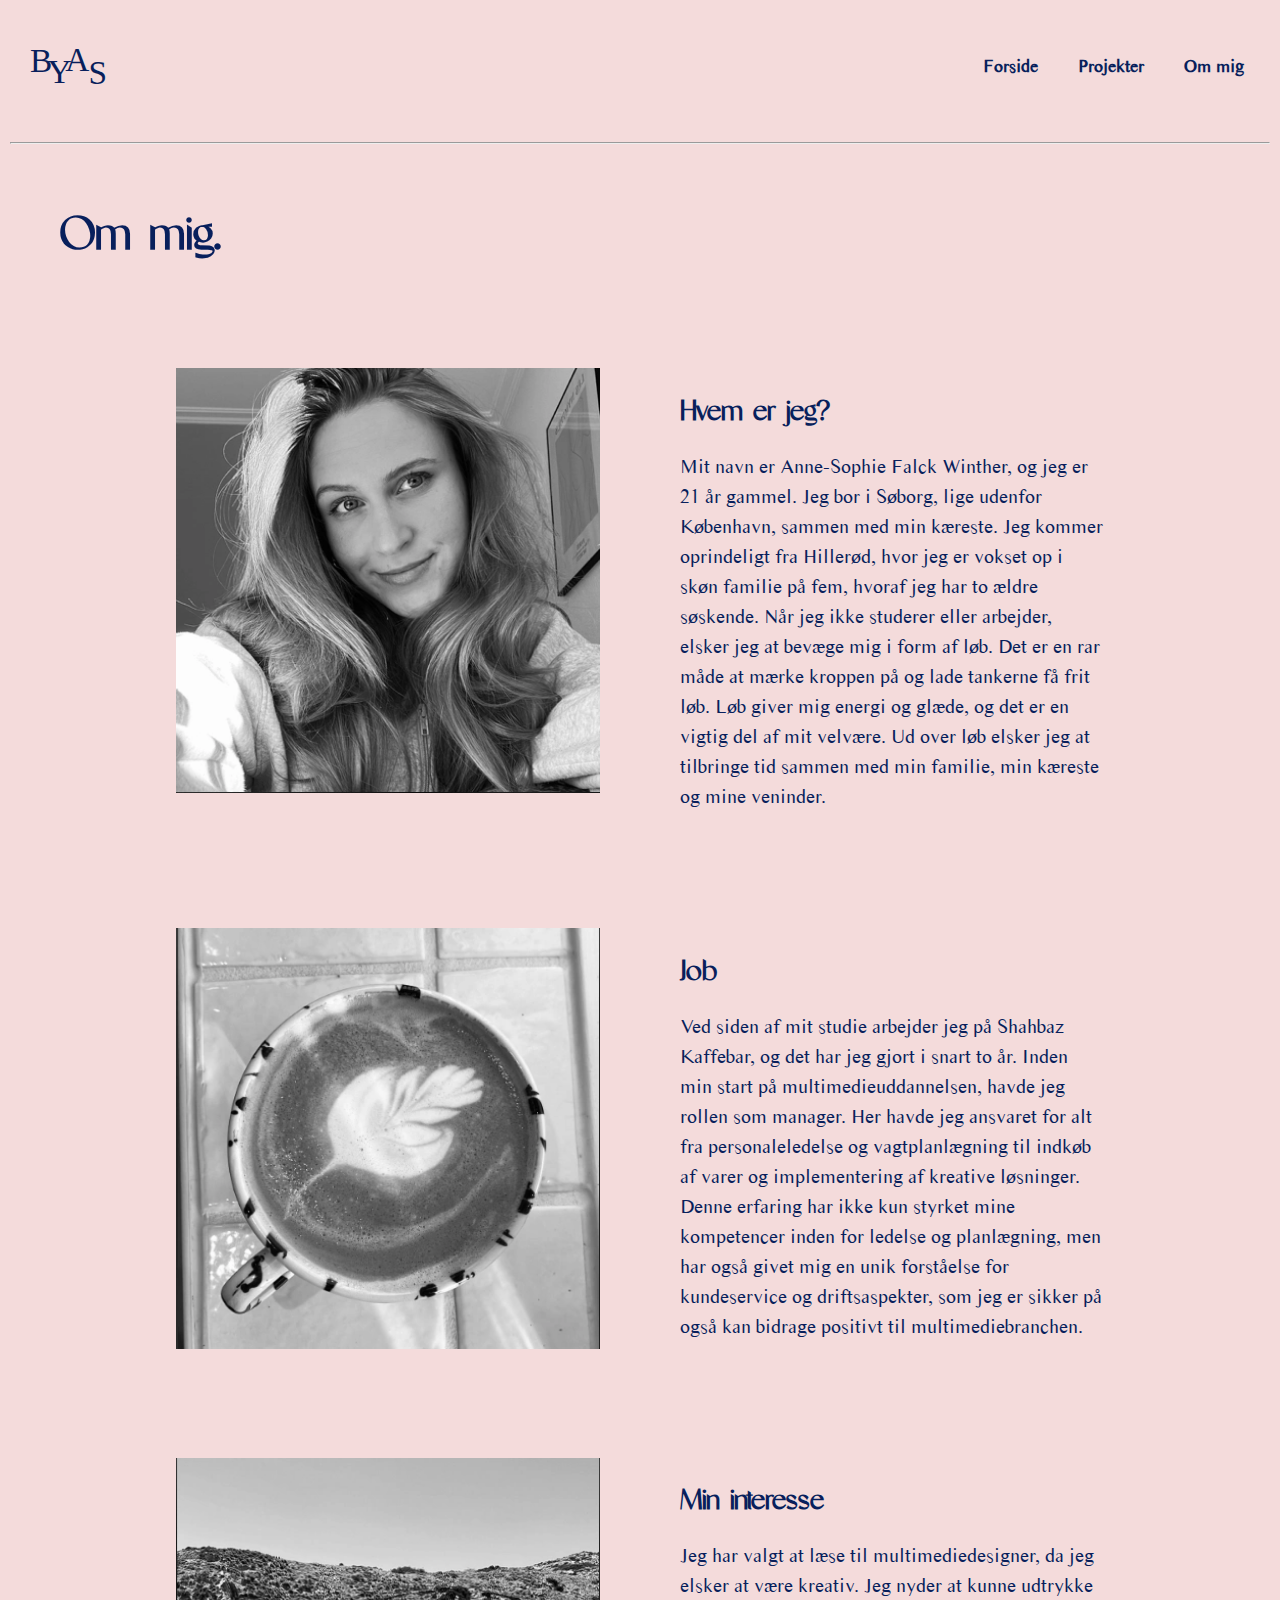
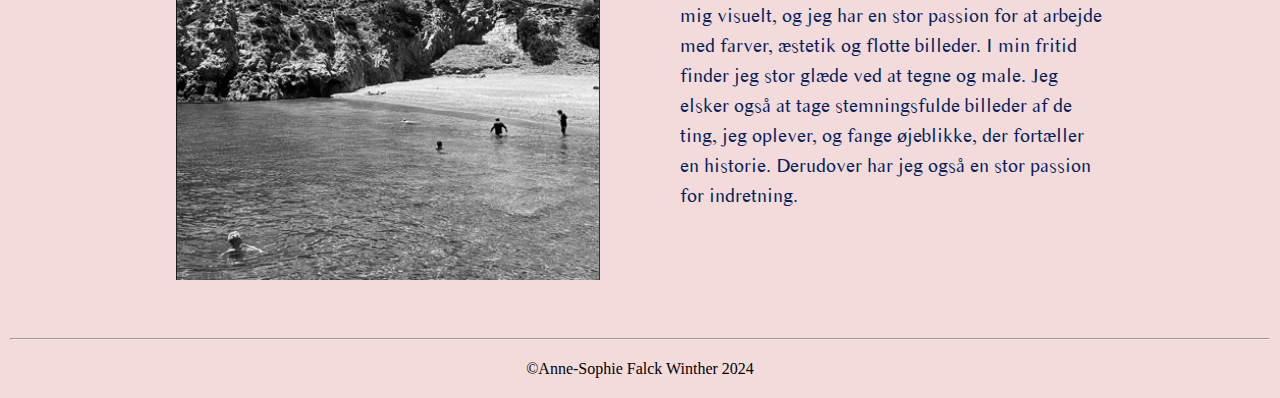
==== commit 95d4da70: "billederne har fået nyt format" ====
--- a/html/om_mig.html
+++ b/html/om_mig.html
@@ -12,7 +12,7 @@
       <div class="logo">
         <a href="index.html">
           <img
-            src="../img/logo_endelige.svg"
+            src="../img med webp/logo_endelige.svg"
             alt="Logo"
             height="100"
             width="100"
@@ -39,7 +39,7 @@
 
       <section class="gridtema3_1-1">
         <img
-          src="../img/portræt.png"
+          src="../img med webp/portræt.webp"
           alt="Billede 2"
           width="500"
           height="500"
@@ -61,7 +61,7 @@
       </section>
       <section class="grid2_1-1">
         <img
-          src="../img/kaffebillede.png"
+          src="../img med webp/kaffebillede.webp"
           alt="Billede 1"
           width="500"
           height="500"
@@ -83,7 +83,7 @@
       </section>
       <section class="gridtema4_1-1">
         <img
-          src="../img/feriebillede.png"
+          src="../img med webp/feriebillede.webp"
           alt="Billede 3"
           width="500"
           height="500"
--- a/css/layout.css
+++ b/css/layout.css
@@ -121,7 +121,7 @@
     grid-template-columns: 1fr 1fr;
     gap: 5em;
     /* background-color: #bdbfaa; */
-    margin-left: 20%;
+    margin-left: 10%;
     margin-right: 10%;
   }
 
@@ -129,7 +129,7 @@
     display: grid;
     grid-template-columns: 1fr 1fr;
     gap: 5em;
-    margin-left: 20%;
+    margin-left: 10%;
     margin-right: 10%;
   }
 
@@ -137,7 +137,7 @@
     display: grid;
     grid-template-columns: 1fr 1fr;
     gap: 5em;
-    margin-left: 20%;
+    margin-left: 10%;
     margin-right: 10%;
   }
 
@@ -145,7 +145,7 @@
     display: grid;
     grid-template-columns: 1fr 1fr;
     gap: 5em;
-    margin-left: 20%;
+    margin-left: 10%;
     margin-right: 10%;
   }
 
